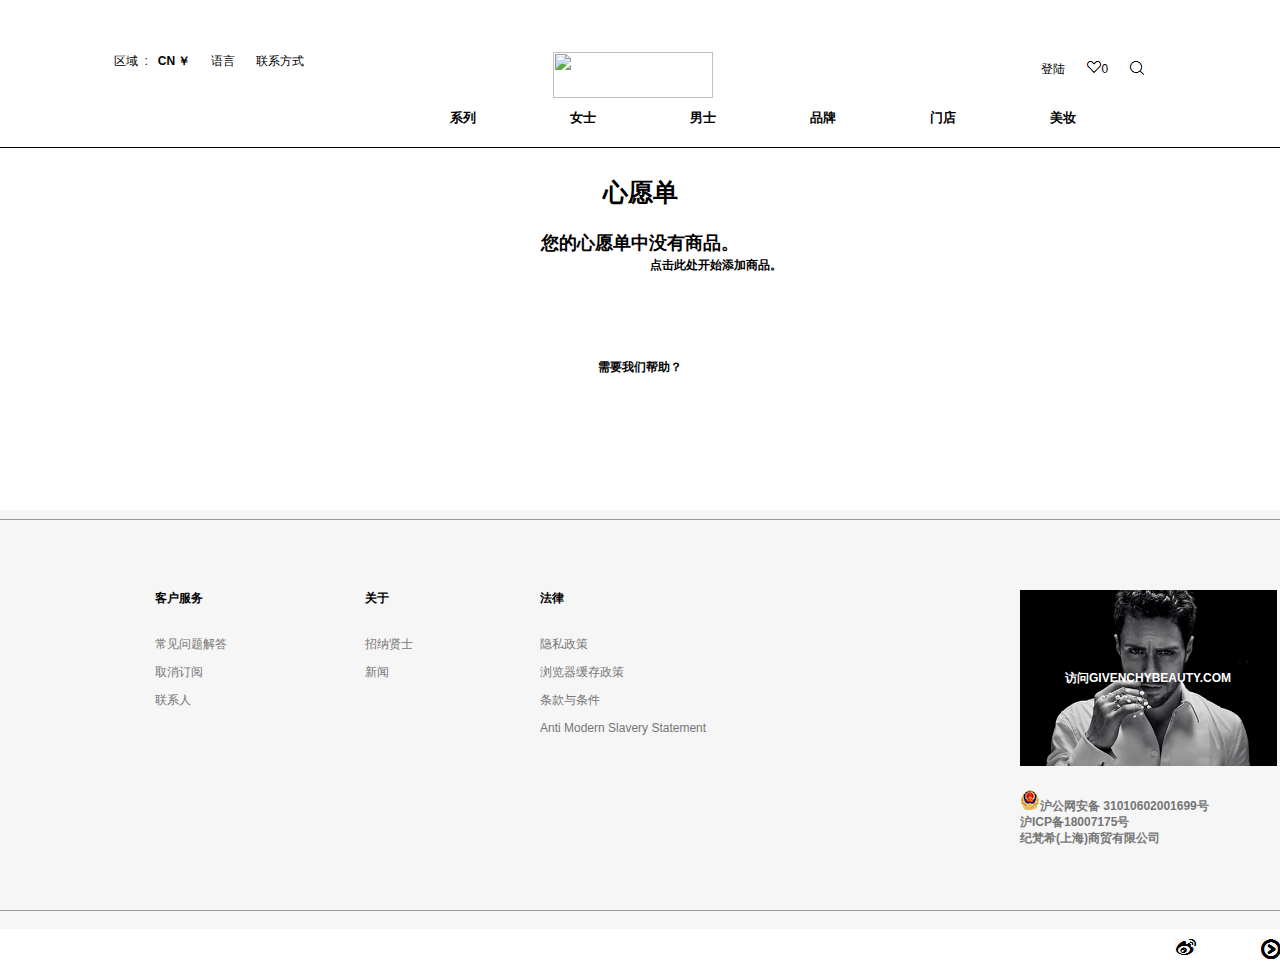
==== 纪梵希/xyd.html @ 78da9ab1 "这是要交的项目" ====
<!doctype html>
<html lang="en">
<head>
	<meta charset="UTF-8">
	<title>Wishlist | GIVENCHY巴黎</title>
	<link rel="stylesheet" href="css/index.css">
	<link rel="stylesheet" href="css/xyd.css">
</head>
<body>
	<div class="big_box">
	<div class="header_top">
		<ul>
			<li><a href="#">区域&nbsp;&nbsp;:&nbsp;&nbsp;<b> CN ￥</b></a></li>
			<li><a href="#">语言</a></li>
			<li><a href="#">联系方式</a></li>
		</ul>
		<div id="logobox">
			<a href="index.html"><img src="img/Logo.svg" /></a>
		</div>
		<div>
			<ul class="header_right">
				<li><a href="login.html">登陆</a></li>
				<li><a href="#"><img src="img/right1.jpg">0</a></li>
				<li><a href="#"><img src="img/right2.jpg"></a></li>
			</ul>
		</div>
	</div>
	<div class="header_bottom">
		<div class="nav_xl">
			<a href="nav01.html" class="nav_a">系列</a>
			<div class="xl_box">
				<a href="#" ><img src="img/menu_image_collection.jpg">
				</a>
				<a href="#" class="a_da">档案</a>
				
				<ul class="ul_1">
					<p>2019春夏</p>
					<li><a href="#">女士早春系列</a></li>
					<li><a href="#">春季男装</a></li>
					<li><a href="#">夏季</a></li>
				</ul>
				<ul class="ul_2">
					<p>2019秋冬</p>
					<li><a href="#">秋季女装</a></li>
				</ul>
				<ul class="ul_3">
					<p>HAUTE COUTURE</p>
					<li><a href="#">春夏</a></li>
					<li><a href="#">秋冬</a></li>
				</ul>
			</div>
		</div>
		<div class="nav_ns">
			<a href="#" class="nav_b">女士</a>
			<div class="ns_box">
				<a href="#"><img src="img/nav flyout jaw women.jpg"></a>
				<ul class="ul_1">
					<p>最新系列</p>
					<li><a href="#">女士礼品</a></li>
					<li><a href="#">最新系列</a></li>
					<li><a href="#">购买这套造型</a></li>
					<li><a href="#">Givenchy纫缝</a></li>
				</ul>
				<ul class="ul_2">
					<p>成衣</p>
					<li><a href="#">棒球外套</a></li>
					<li><a href="#">开衫</a></li>
					<li><a href="#">套头针织衫</a></li>
					<li><a href="#">上衣与衬衣</a></li>
					<li><a href="#">T恤</a></li>
					<li><a href="#">夹克衫</a></li>
					<li><a href="#">大衣与外套</a></li>
					<li><a href="#">日常裙装</a></li>
					<li><a href="#">晚礼服</a></li>
					<li><a href="#">裙子</a></li>
					<li><a href="#">裤子和短裤</a></li>
				</ul>
				<ul class="ul_3">
					<p>包袋</p>
					<li><a href="#">手袋</a></li>
					<li><a href="#">斜挎包</a></li>
					<li><a href="#">单肩包</a></li>
					<li><a href="#">迷你包</a></li>
					<li><a href="#">手提袋和背包</a></li>
					<li><a href="#">纪梵希系列</a></li>
					<span></span>
					<li><a href="#">GV3</a></li>
					<li><a href="#">Horizon</a></li>
					<li><a href="#">Antigona</a></li>
					<li><a href="#">Pandora</a></li>
				</ul>
				<ul class="ul_4">
					<p>鞋履</p>
					<li><a href="#">凉鞋与高跟鞋</a></li>
					<li><a href="#">平底鞋</a></li>
					<li><a href="#">运动鞋</a></li>
					<li><a href="#">靴子</a></li>
				</ul>
				<ul class="ul_5">
					<p>配饰</p>
					<li><a href="#">手拿包</a></li>
					<li><a href="#">钱包</a></li>
					<li><a href="#">钥匙包与卡包</a></li>
					<li><a href="#">太阳镜</a></li>
					<li><a href="#">珠宝配饰</a></li>
					<li><a href="#">围巾</a></li>
					<li><a href="#">软帽与袜子</a></li>
					<li><a href="#">皮带</a></li>
					<li><a href="#">其他配饰</a></li>
				</ul>
			</div>
		</div>
		<div class="nav_ns">
			<a href="#" class="nav_c">男士</a>
			<div class="ns_box">
				<a href="#"><img src="img/nav flyout jaw men.jpg"></a>
				<ul class="ul_1">
					<p>最新系列</p>
					<li><a href="#">男士礼品</a></li>
					<li><a href="#">最新系列</a></li>
					<li><a href="#">购买这套造型</a></li>
					<li><a href="#">Givenchy Paris</a></li>
					<li><a href="#">Urban Edit</a></li>
				</ul>
				<ul class="ul_2">
					<p>成衣</p>
					<li><a href="#">棒球外套</a></li>
					<li><a href="#">开衫</a></li>
					<li><a href="#">外衣与外套</a></li>
					<li><a href="#">套头针织衫</a></li>
					<li><a href="#">上衣与衬衫</a></li>
					<li><a href="#">衬衣</a></li>
					<li><a href="#">西服外套</a></li>
					<li><a href="#">裤子和短裤</a></li>
				</ul>
				<ul class="ul_3">
					<p>包袋</p>
					<li><a href="#">斜挎包</a></li>
					<li><a href="manlxb.html">旅行包</a></li>
					<li><a href="#">背包</a></li>
					<li><a href="#">手拿包</a></li>
				</ul>
				<ul class="ul_4">
					<p>鞋履</p>
					<li><a href="#">靴子与德比鞋</a></li>
					<li><a href="#">运动鞋</a></li>
					<li><a href="#">休闲鞋</a></li>
				</ul>
				<ul class="ul_5">
					<p>配饰</p>
					<li><a href="#">手拿包</a></li>
					<li><a href="#">钱包</a></li>
					<li><a href="#">钥匙包与卡包</a></li>
					<li><a href="#">珠宝配饰</a></li>
					<li><a href="#">软帽与帽子</a></li>
					<li><a href="#">围巾</a></li>
					<li><a href="#">领带</a></li>
					<li><a href="#">皮带</a></li>
					<li><a href="#">其他配饰</a></li>
				</ul>
			</div>
		</div>
		<div class="nav_pp">
			<a href="#" class="nav_d">品牌</a>
			<div class="pp_box">
				<a href="#" ><img src="img/MAISON NAVIGATION.jpg"></a>
				<span></span>
				<a href="#" class="pp_a">品牌家族</a>
				<ul class="ul_1">
					<p>近期</p>
					<li><a href="#">Holiday Season</a></li>
					<li><a href="#">狮子座印花</a></li>
					<li><a href="#">JAW SNEAKER系列</a></li>
				</ul>
				<ul class="ul_2">
					<p>里程碑</p>
					<li><a href="#">Hubert de Givenchy</a></li>
					<li><a href="#">Clare Waight Keller</a></li>
					<li><a href="#">Hotel de Caraman - </a></li>
					<li><a href="#">Givenchy总部</a></li>
				</ul>
				<ul class="ul_3">
					<p>按主题</p>
					<li><a href="#">Givenchy Stories</a></li>
					<li><a href="#">Clare Waight Keller</a></li>
					<li><a href="#">历史</a></li>
					<li><a href="#">红毯</a></li>
					<li><a href="#">合作</a></li>
					<li><a href="#">建筑</a></li>
					<li><a href="#">Savoir-Faire</a></li>
				</ul>
			</div>
		</div>
		<div class="nav_md">
			<a href="#" class="nav_e">门店</a>
		</div>
		<div class="nav_mz">
			<a href="#" class="nav_f">美妆</a>
		</div>
	</div>
	<div class="lb_box">
		<h3>心愿单</h3>
		<p>您的心愿单中没有商品。</p>
		<a href="index.html">点击此处开始添加商品。</a>
		<p id="p1">需要我们帮助？</p>
	</div>
</div>
<div class="door">
	<img class="door_bg" src="img/FINDASTORE-DESKTOPb.jpg" />
	<div class="door_nei">
		<a href="#">
			<img src="img/fdj1.jpg"/>
			<p>寻找附近门店</p>
		</a>
	</div>
</div>
<div class="bottom">
	<div class="bottom_top">
		<div class="top1">
			<b>注册Givenchy邮件服务</b>
			<p>率先了解新品信息和活动</p>
			<input type="text" placeholder="电子邮箱地址" />
			<span></span>
			<p class="tiaoyue">GIVENCHY将根据<a href="#">《个人资料和Cookies》</a>公约<br/>处理上文中提及的搜集信息，以便管理注册或退<br/>订新闻通讯。如您希望收到新闻通讯，必须填写<br/>“电子邮件地址”栏。在任何情况下您均可行使相<br/>关信息的访问权、修正权、删除权和反对权，仅<br/>需向邮箱contact@givenchy.com发出书面申<br/>请即可。 </p>
			<div class="dya">
				<a href="#">
					<p>订阅</p>
				</a>
			</div>
		</div>
	</div>
	<div class="buttom_buttom">
		<div>
			<p>客户服务</p>
			<ul>
				<li><a href="#">常见问题解答</li></a>
				<li><a href="#">取消订阅</li></a>
				<li><a href="#">联系人</li></a>
			</ul>
		</div>
		<div class="box2">
			<p>关于</p>
			<ul>
				<li><a href="#">招纳贤士</li></a>
				<li><a href="#">新闻</li></a>
			</ul>
		</div>
		<div class="box3">
			<p>法律</p>
			<ul>
				<li><a href="#">隐私政策</li></a>
				<li><a href="#">浏览器缓存政策</li></a>
				<li><a href="#">条款与条件</li></a>
					<li><a href="#">Anti Modern Slavery Statement</li></a>
			</ul>
		</div>
		<a href="#">
			<img src="img/Parfum_gentleman.jpg">
			<p>访问GIVENCHYBEAUTY.COM</p>
		</a>
		<p class="shanghao"><img src="img/Logo.png"/>沪公网安备 31010602001699号<br/>沪ICP备18007175号<br/>纪梵希(上海)商贸有限公司</p>
	</div>
</div>
<div class="dibu">
	<a href="#" class="a1"><img src="img/xl.jpg"></a>
	<a href="#" class="a2"><img src="img/qjt.jpg" alt=""></a>
</div>
</body>
</html>
---- 纪梵希/css/index.css ----
@charset "utf-8";
/* CSS Document */
body,p,dl,dd,ul,ol,li,div,h1,h2,h3,h4,h5,h6,form,input,table,tr,td,fieldset,figure{
	margin:0;
	padding:0;
}
html,body{
	height: 100%;
}
body{
	font-family: "微软雅黑",Arial;
}
ul,ol{
	list-style:none;
}
img{
	border: 0;
}
a{
	text-decoration: none;
}
.big_box{
	position: fixed;
	background: white;
	width: 100%;
	z-index: 999;
}
.header_top{
	height: 78px;
	width: 100%;
	display: flex;
	flex-direction: row;
	justify-content: space-around;
}
.header_top ul{
	
	padding-top: 33px;
}

.header_top li{
	float: left;	
}
.header_top li a{
	float: left;
	padding-right: 21px;
	font-size: 12px;
	color:black;
	
}

.header_top li a:hover{
	text-decoration: underline;
}
#logobox{
	margin-top: 32px;
	padding-right: 100px;
}
#logobox img{
	height: 46px; 
	width: 160px;
}
.header_right{
	float: right;

}
.header_right{
	margin-top: 8px;
}
.header_bottom{
	text-align: center;
	height: 49px;
	border-bottom: 1px solid black;
	position: relative;

}
.header_bottom a{
	font-size: 13px;
	color: black;
	font-weight: 800;
	line-height: 49px;
}
.header_bottom .nav_xl{
	width: 40px;
	height: 40px;

}
.big_box{
	position: fixed;
}
.header_bottom .nav_xl .xl_box{
	width: 100%;
	height: 350px;
	display: none;
	background: white;
	position: absolute;
	top: 50px;
	z-index: 999;
}
.header_bottom .nav_xl:hover .nav_a{
	border-bottom: 5px solid black;
}
.header_bottom .nav_xl:hover .xl_box{
	display: block;
}	
.header_bottom .nav_xl .nav_a{
	position: absolute;
	top: -5px;
	left: 450px;
}
.header_bottom .nav_xl .xl_box a img{
	width: 256px;
	height: 192px;
	position: absolute;
	left: 110px;
	top: 50px;
}
.nav_xl .xl_box .a_da{
	position: absolute;
	left: 110px;
	top: 250px;
}
.nav_xl .xl_box ul p{
	font-size: 12px;
	font-weight: 800;
	padding-bottom: 30px;
}
.nav_xl .xl_box ul  li a{
	font-size: 12px;
	font-weight: 100;
	color: #757575;
}
.nav_xl .xl_box ul  li{
	margin-top: -20px;
}
.nav_xl .xl_box  a:hover{
	text-decoration: underline;
}
.nav_xl .xl_box .ul_1{
	position: absolute;
	left: 550px;
	top: 50px;
}
.nav_xl .xl_box .ul_2{
	position: absolute;
	left: 700px;
	top: 50px;
}
.nav_xl .xl_box .ul_3{
	position: absolute;
	left: 850px;
	top: 50px;
}
.header_bottom .nav_ns{
	width: 40px;
	height: 40px;
}
.header_bottom .nav_ns .nav_b{
	position: absolute;
	top: -5px;
	left: 570px;
}
.header_bottom .nav_ns .ns_box{
	width: 100%;
	height: 450px;
	display: none;
	background: white;
	position: absolute;
	top: 50px;
	z-index: 999;
}
.header_bottom .nav_ns:hover .nav_b{
	border-bottom: 5px solid black;
}
.header_bottom .nav_ns:hover .ns_box{
	display: block;
}	
.header_bottom .nav_ns .ns_box a img{
	width: 210px;
	height: 163px;
	position: absolute;
	left: 110px;
	top: 50px;
}
.nav_ns .ns_box ul p{
	font-size: 12px;
	font-weight: 800;
	padding-bottom: 30px;
}
.nav_ns .ns_box ul  li a{
	font-size: 12px;
	font-weight: 100;
	color: #757575;
}
.nav_ns .ns_box ul  li{
	margin-top: -20px;
}
.header_bottom .nav_ns:hover .nav_c{
	border-bottom: 5px solid black;
}
.nav_ns .ns_box  a:hover{
	text-decoration: underline;
}
.nav_ns .ns_box .ul_1{
	position: absolute;
	left: 450px;
	top: 50px;
}
.nav_ns .ns_box .ul_2{
	position: absolute;
	left: 600px;
	top: 50px;
}
.nav_ns .ns_box .ul_3{
	position: absolute;
	left: 750px;
	top: 50px;
}
.nav_ns .ns_box .ul_4{
	position: absolute;
	left: 900px;
	top: 50px;
}
.nav_ns .ns_box .ul_5{
	position: absolute;
	left: 1050px;
	top: 50px;
}
.nav_ns .ns_box .ul_3 span{
	display: block;
	width: 75px;
	margin-bottom: 15px;
	border-bottom: 1px solid #757575;
}
.header_bottom .nav_ns .nav_c{
	position: absolute;
	top: -5px;
	left: 690px;
}
.header_bottom .nav_pp{
	width: 40px;
	height: 40px;

}
.header_bottom .nav_pp .nav_d{
	position: absolute;
	top: -5px;
	left: 810px;
}
.header_bottom .nav_pp .pp_box{
	width: 100%;
	height: 400px;
	display: none;
	background: white;
	position: absolute;
	top: 50px;
	z-index: 999;
}
.header_bottom .nav_pp .pp_box a img{
	width: 256px;
	height: 192px;
	position: absolute;
	left: 110px;
	top: 50px;
}
.nav_pp .pp_box ul p{
	font-size: 12px;
	font-weight: 800;
	padding-bottom: 30px;
}
.nav_pp .pp_box ul  li a{
	font-size: 12px;
	font-weight: 100;
	color: #757575;
}
.nav_pp .pp_box ul  li{
	margin-top: -20px;
}
.header_bottom .nav_pp:hover .nav_d{
	border-bottom: 5px solid black;
}
.nav_pp .pp_box  a:hover{
	text-decoration: underline;
}
.header_bottom .nav_pp:hover .pp_box{
	display: block;
}
.nav_pp .pp_box span{
	display: block;
	width: 60px;
	border: 1px solid black;
	position: absolute;
	left: 110px;
	top: 300px;
}
.nav_pp .pp_box	.pp_a{
	position: absolute;
	left:110px;
	top: 295px;
}
.nav_pp .pp_box .ul_1{
	position: absolute;
	left: 530px;
	top: 50px;
}
.nav_pp .pp_box .ul_2{
	position: absolute;
	left: 730px;
	top: 50px;
}
.nav_pp .pp_box .ul_3{
	position: absolute;
	left: 930px;
	top: 50px;
}
.header_bottom .nav_md .nav_e{
	position: absolute;
	top: -5px;
	left: 930px;
}
.header_bottom .nav_md:hover .nav_e{
	border-bottom: 5px solid black;
}
.header_bottom .nav_mz .nav_f{
	position: absolute;
	top: -5px;
	left: 1050px;
}
.header_bottom .nav_mz:hover .nav_f{
	border-bottom: 5px solid black;
}
#box{
	position: relative;
	width: 100%;
	height: 632px;
	border-top: 120px solid black;
}
.sub{
	width: 100%;
	height: 696px;
}
.sub a{
	position: relative;
}
.sub p{
	font-size: 17px;
	text-align: center;
	padding-top: 94px;
}
.sub img{
	width: 557px;
	height: 556px;
	padding-top: 30px;
}
.sub a:first-of-type{
	margin-left: 152px;

}
.sub a p{
	font-size: 23px;
	color: white;
	position: absolute;
	top: -362px;
	left: 240px;
	font-weight: 800;
} 
.jaw{
	width: 100%;
	height: 632px;
	margin-top: 20px;
	position: relative;
}
.jaw a img{
	width: 100%;
	height: 632px;
	
}
.jaw a p{
	font-size: 29px;
	color: white;
	position: absolute;
	left: 532px;
	top: 286px;
	font-weight: 800;
}
.jaw a p b{
	font-size: 39px;
}
.door{
	width: 100%;
	height: 272px;
	position: relative;
	margin-top: 20px;
}

.door  .door_nei{
	width: 353px;
	height: 64px;
	background: black;
	position: absolute;
	left: 528px;
	top: 110px;
}
.door  .door_nei a{
	display: block;
	width: 353px;
	height: 64px;
}
.door .door_bg{
	width: 100%;
}
.door_nei p{
	font-size: 16px;
	color: white;
	position: absolute;
	left: 127px;
	top: 25px;
}
.door_nei img{
	width: 16px;
	height: 16px;
	margin-left: 19px;
	margin-top: 24px;
}
.door_nei:hover{
	top: 100px;
}
.bottom{
	width: 100%;
	height: 637px;
	background: #f6f6f6;
	overflow: hidden;
}
.bottom_top{
	width: 100%;
	height: 216px;
	border:1px solid #999999;
	border-left: none;
	border-right: none;
	margin-top: 10px;
	position: relative;
}
.bottom_top .top1 b{
	font-size: 14px;
	position: absolute;
	left: 148px;
	top: 48px;
	

}
.bottom_top .top1 p{
	font-size: 12px;
	color: #757575;
	position: absolute;
	left: 148px;
	top: 78px;
}
.bottom_top .top1 input{
	position: absolute;
	left: 445px;
	top: 62px;
	border:0px;
	background: #f6f6f6;
}
.bottom_top .top1 span{
	display: block;
	width: 257px;
	border-bottom: 1px solid #757575;
	position: absolute;
	left: 445px;
	top: 93px;
}
.bottom_top .top1 .tiaoyue{
	font-size: 10px;
	position: absolute;
	left: 735px;
	top: 65px;
}
.bottom_top .top1 .tiaoyue a{
	color: #000000;
	text-decoration: underline;
	
}
.bottom_top .top1 .dya{
	width: 257px;
	height: 64px;
	background: #767676;
	position: relative;
	position: absolute;
	left: 1020px;
	top: 40px;

}
.bottom_top .top1 .dya a{
	display: block;
	width: 257px;
	height: 64px;
}
.bottom_top .top1 .dya p{
	font-size: 12px;
	color: white;
	position: absolute;
	left: 110px;
	top: 25px;
}
.bottom_top .top1 .dya:hover{
	top: 35px;
}
.buttom_buttom{
	width: 100%;
	height: 390px;
	position: relative;
	border-bottom: 1px solid #999999;
}
.buttom_buttom p{
	font-size: 12px;
	font-weight: 800;
	position: absolute;
	left: 155px;
	top: 70px;
}
.buttom_buttom ul{
	position: absolute;
	left: 155px;
	top: 110px;
}
.buttom_buttom ul li a{
	color: #757575;
}
.buttom_buttom ul li a:hover{
	text-decoration: underline;
}
.buttom_buttom ul li{
	font-size: 12px;
	line-height: 28px;
}
.buttom_buttom .box2 p{
	position: absolute;
	left: 365px;
	top: 70px;
}

.buttom_buttom .box2 ul{
	position: absolute;
	left: 365px;
	top: 110px;
}
.buttom_buttom .box3 p{
	position: absolute;
	left: 540px;
	top: 70px;
}

.buttom_buttom .box3 ul{
	position: absolute;
	left: 540px;
	top: 110px;
}
.buttom_buttom a img{
	width: 257px;
	height: 176px;
	position: absolute;
	left: 1020px;
	top: 70px;
}
.buttom_buttom a p{
	font-size: 12px;
	color: white;
	position: absolute;
	left: 1065px;
	top: 150px;
}
.buttom_buttom .shanghao{
	font-size: 12px;
	color: #757575;
	position: absolute;
	left: 1020px;
	top: 270px;
	line-height: 16px;
}
.dibu{
	width: 100px;
	height: 50px;
	position: relative;
}
.dibu .a1{
	position: absolute;
	left: 1175px;
	top: 10px;
}
.dibu .a2{
	position: absolute;
	left: 1260px;
	top: 10px;
}
---- 纪梵希/css/xyd.css ----
@charset "utf-8";
/* CSS Document */
body,p,dl,dd,ul,ol,li,div,h1,h2,h3,h4,h5,h6,form,input,table,tr,td,fieldset,figure{
	margin:0;
	padding:0;
}
html,body{
	height: 100%;
}
body{
	font-family: "微软雅黑",Arial;
}
ul,ol{
	list-style:none;
}
img{
	border: 0;
}
a{
	text-decoration: none;
}
.lb_box{
	width: 100%;
	height: 334px;
}
.lb_box h3{
	text-align: center;
	font-size: 25px;
	margin-top: 28px;
}
.lb_box p{
	text-align: center;
	font-size: 18px;
	margin-top: 22px;
	font-weight: 800;
}
.lb_box a{
	text-align: center;
	font-size: 12px;
	margin-top: 16px;
	margin-left: 650px;
	color: black;
	font-weight: 800;
}
.lb_box #p1{
	font-size: 12px;
	font-weight: 800;
	margin-top: 85px;
}
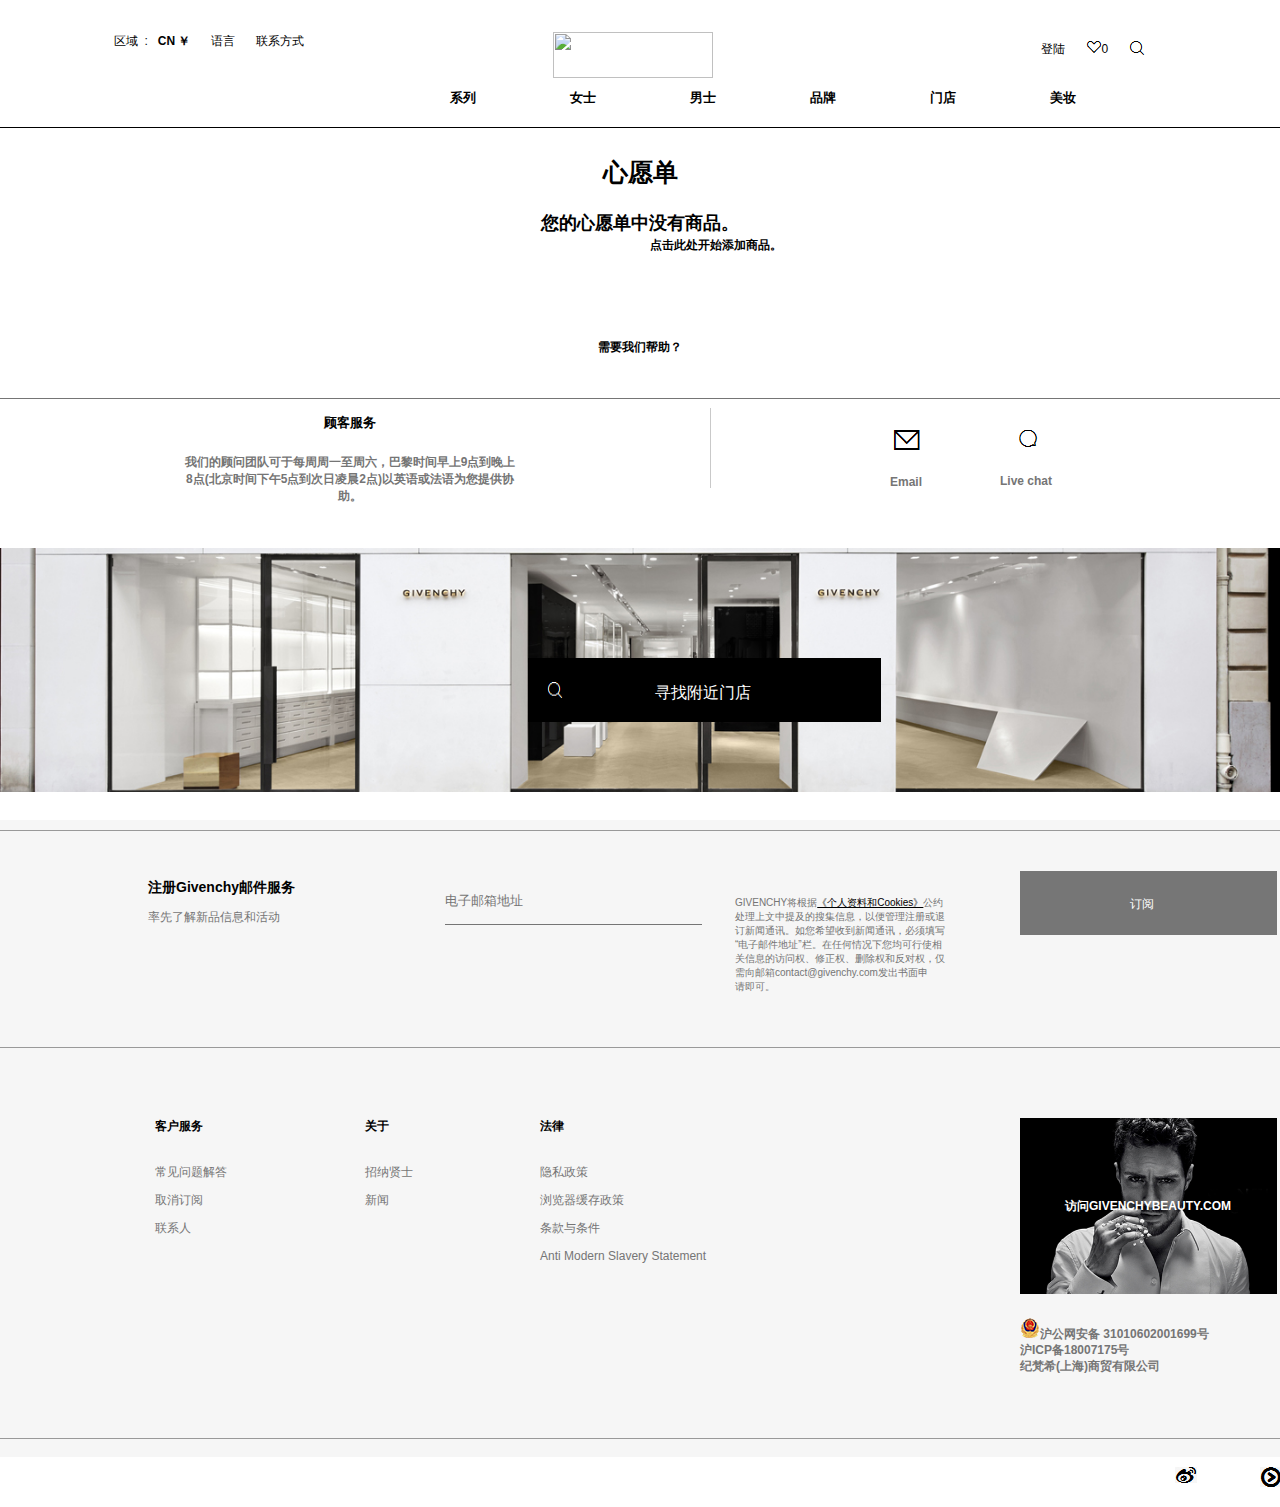
==== commit 24e64b43: "这是新上传的项目" ====
--- a/纪梵希/xyd.html
+++ b/纪梵希/xyd.html
@@ -4,10 +4,12 @@
 	<meta charset="UTF-8">
 	<title>Wishlist | GIVENCHY巴黎</title>
 	<link rel="stylesheet" href="css/index.css">
+	
+	<link rel="stylesheet" href="css/login.css">
 	<link rel="stylesheet" href="css/xyd.css">
 </head>
 <body>
-	<div class="big_box">
+<div class="big_box">
 	<div class="header_top">
 		<ul>
 			<li><a href="#">区域&nbsp;&nbsp;:&nbsp;&nbsp;<b> CN ￥</b></a></li>
@@ -19,7 +21,7 @@
 		</div>
 		<div>
 			<ul class="header_right">
-				<li><a href="login.html">登陆</a></li>
+				<li><a href="#">登陆</a></li>
 				<li><a href="#"><img src="img/right1.jpg">0</a></li>
 				<li><a href="#"><img src="img/right2.jpg"></a></li>
 			</ul>
@@ -197,22 +199,39 @@
 		<div class="nav_mz">
 			<a href="#" class="nav_f">美妆</a>
 		</div>
-	</div>
-	<div class="lb_box">
+</div>
+</div>
+<div class="lb_box">
 		<h3>心愿单</h3>
 		<p>您的心愿单中没有商品。</p>
 		<a href="index.html">点击此处开始添加商品。</a>
 		<p id="p1">需要我们帮助？</p>
+			<div class="gkfw_box">
+		<div class="gkfw_left">
+			<h5>顾客服务</h5>
+			<p>我们的顾问团队可于每周周一至周六，巴黎时间早上9点到晚上<br/>8点(北京时间下午5点到次日凌晨2点)以英语或法语为您提供协<br/>助。</p>
+		</div>
+		<span></span>
+		<a href="#" class="a1">
+			<img src="img/e.jpg">
+			<p>Email</p>
+		</a>
+		<a href="#" class="a2">
+			<img src="img/dhk.jpg">
+			<p>Live chat</p>
+		</a>
 	</div>
 </div>
 <div class="door">
 	<img class="door_bg" src="img/FINDASTORE-DESKTOPb.jpg" />
+	
 	<div class="door_nei">
 		<a href="#">
 			<img src="img/fdj1.jpg"/>
 			<p>寻找附近门店</p>
 		</a>
 	</div>
+	
 </div>
 <div class="bottom">
 	<div class="bottom_top">
@@ -227,6 +246,7 @@
 					<p>订阅</p>
 				</a>
 			</div>
+
 		</div>
 	</div>
 	<div class="buttom_buttom">
@@ -264,6 +284,6 @@
 <div class="dibu">
 	<a href="#" class="a1"><img src="img/xl.jpg"></a>
 	<a href="#" class="a2"><img src="img/qjt.jpg" alt=""></a>
-</div>
+</div>	
 </body>
 </html>--- a/纪梵希/css/login.css
+++ b/纪梵希/css/login.css
@@ -0,0 +1,325 @@
+@charset "utf-8";
+/* CSS Document */
+body,p,dl,dd,ul,ol,li,div,h1,h2,h3,h4,h5,h6,form,input,table,tr,td,fieldset,figure{
+	margin:0;
+	padding:0;
+}
+html,body{
+	height: 100%;
+}
+body{
+	font-family: "微软雅黑",Arial;
+}
+ul,ol{
+	list-style:none;
+}
+img{
+	border: 0;
+}
+a{
+	text-decoration: none;
+}
+.dl_bigbox{
+	width: 100%;
+	height: 1310px;
+	border-top: 128px solid black;
+	position: relative;
+}
+.dl_bigbox .p1{
+	text-align: center;
+	font-size: 12px;
+	margin-top: 30px;
+}
+.dl_bigbox h3{
+	text-align: center;
+	font-size: 22px;
+	margin-top: 13px;
+}
+.xx_left{
+	width: 572px;
+	height: 356px;
+	background: #f6f6f6;
+	position: absolute;
+	left: 115px;
+	top: 110px;
+}
+.xx_left p{
+	text-align: center;
+	font-size: 16px;
+	color: #757575;
+	line-height: 25px;
+}
+.xx_left h5{
+	text-align: center;
+	font-size: 16px;
+	font-weight: 100;
+	margin-top: 25px;
+}
+.xx_right{
+	width: 572px;
+	height: 422px;
+	background: #f6f6f6;
+	position: absolute;
+	left: 735px;
+	top: 110px;
+}
+.xx_left input{
+	width: 512px;
+	height: 48px;
+	border:none;
+	background: #f6f6f6;
+	font-size: 16px;
+	border-bottom: 1px solid #757575;
+}
+.input1{
+	position: absolute;
+	left: 28px;
+	top: 85px;
+}
+.input2{
+	position: absolute;
+	left: 28px;
+	top: 150px;
+}
+.tj_dl{
+	width: 340px;
+	height: 64px;
+	background: black;
+	position: absolute;
+	left: 115px;
+	top: 235px;
+}
+.tj_dl a{
+	display: block;
+	width: 340px;
+	height: 64px;
+}
+.tj_dl p{
+	font-size: 	12px;
+	color: white;
+	text-align: center;
+	line-height: 64px;
+}
+.xx_left .tj_dl:hover{
+	top:230px;
+}
+.dl_bottom{
+	width: 350px;
+	height: 36px;
+	background: #f6f6f6;
+	position: absolute;
+	left: 105px;
+	top: 310px;
+
+}
+.dl_bottom input{
+	width:13px;
+	height: 13px;
+	margin-top: 13px;
+	margin-left: 23px;
+}
+.dl_bottom p{
+	font-size: 15px;
+	color: black;
+	position: absolute;
+	left: 45px;
+	top: 7px;	
+}
+.dl_bottom a{
+	font-size: 16px;
+	color: #757575;
+	position: absolute;
+	left: 260px;
+	top: 7px;
+}
+.xx_right h5{
+	text-align: center;
+	font-size: 16px;
+	font-weight: 100;
+	margin-top: 25px;
+}
+.xx_right p{
+	text-align: center;
+	font-size: 16px;
+	color: #757575;
+	line-height: 25px;
+}
+.tj_zc{
+	width: 340px;
+	height: 64px;
+	background: black;
+	position: absolute;
+	left: 115px;
+	top: 108px;
+}
+.tj_zc a{
+	display: block;
+	width: 340px;
+	height: 64px;
+}
+.tj_zc p{
+	font-size: 	12px;
+	color: white;
+	text-align: center;
+	line-height: 64px;
+}
+.xx_right .tj_zc:hover{
+	top:98px;
+}
+.right_bottom{
+	width: 295px;
+	height: 200px;
+	background: #f6f6f6;
+	position: absolute;
+	left: 140px;
+	top: 195px;
+}
+.right_bottom b{
+	font-size: 12px;
+	position: absolute;
+	left: 134px;
+	top: 10px;
+}
+.right_bottom h5{
+	font-size: 12px;
+	margin-top: 0px;
+}
+.right_bottom .h5_1{
+	margin-top: 50px;
+}
+.right_bottom p{
+	font-size: 12px;
+	color: #757575;
+}
+.dd_box{
+	width: 100%;
+	height: 655px;
+	position: absolute;
+	top: 565px;
+	border-bottom: 1px solid #c9c9c9;
+}
+.dd_box h5{
+	font-size: 16px;
+	text-align: center;
+	margin-top: 15px;
+}
+.dd_box p{
+	font-size: 16px;
+	color: #757575;
+	text-align: center;
+	margin-top: 9px;
+}
+.dd_box input{
+	width: 545px;
+	height: 46px;
+	font-size: 16px;
+	border:none;
+	border-bottom: 1px solid #757575;
+}
+.dd_box .input1{
+	position: absolute;
+	left: 435px;
+	top: 95px;
+}
+.dd_box .input2{
+	position: absolute;
+	left: 435px;
+	top: 165px;
+}
+.dd_box .input3{
+	position: absolute;
+	left: 435px;
+	top: 235px;
+}
+.dd_box span{
+	display: block;
+	width: 545px;
+	height: 46px;
+	font-size: 16px;
+	color: #757575;
+	border-bottom: 1px solid #757575;
+	position: absolute;
+	left: 435px;
+	top: 305px;
+}
+.ckdd_box{
+	width: 340px;
+	height: 64px;
+	background: black;
+	position: absolute;
+	left: 545px;
+	top: 400px;
+}
+.ckdd_box a{
+	display: block;
+	width: 340px;
+	height: 64px;
+}
+.ckdd_box p{
+	font-size: 	12px;
+	color: white;
+	text-align: center;
+	line-height: 64px;
+	margin-top: 0px;
+}
+.dd_box .ckdd_box:hover{
+	top:390px;
+}
+.dd_box .p_1{
+	font-size: 12px;
+	font-weight: 800;
+	color: black;
+	position: absolute;
+	left: 668px;
+	top: 615px;
+}
+.gkfw_box{
+	width: 100%;
+	height: 93px;
+	position: absolute;
+	top: 1221px;
+}
+.gkfw_left{
+	width: 700px;
+	height: 93px;
+}
+.gkfw_box h5{
+	font-size: 13px;
+	text-align: center;
+	margin-top: 15px;
+}
+.gkfw_box p{
+	font-size: 12px;
+	color: #757575;
+	text-align: center;
+}
+.gkfw_box span{
+	display: block;
+	width: 0px;
+	height: 80px;
+	border-left: 1px solid #c9c9c9;
+	position: absolute;
+	left: 710px;
+	top: 9px;
+}
+.gkfw_box .a1{
+	position: absolute;
+	left: 840px;
+	top: 28px;
+}
+.gkfw_box .a2{
+	position: absolute;
+	left: 1080px;
+	top: 26px;
+}
+.gkfw_box .a2 img{
+	width: 19px;
+	height: 17px;
+	margin-left: 14px;
+}
+.gkfw_box .a2 p{
+	margin-top: 4px;
+}
+
+
+
--- a/纪梵希/css/xyd.css
+++ b/纪梵希/css/xyd.css
@@ -21,12 +21,14 @@
 }
 .lb_box{
 	width: 100%;
-	height: 334px;
+	height: 400px;
+	border-top: 128px solid black;
+	position: relative;
 }
 .lb_box h3{
 	text-align: center;
 	font-size: 25px;
-	margin-top: 28px;
+	padding-top: 28px;
 }
 .lb_box p{
 	text-align: center;
@@ -47,3 +49,35 @@
 	font-weight: 800;
 	margin-top: 85px;
 }
+.lb_box .gkfw_box{
+	border-top: 1px solid #757575;
+	top: 270px;
+}
+.gkfw_box h5{
+	font-size: 13px;
+	text-align: center;
+	margin-top: 15px;
+}
+.gkfw_box p{
+	font-size: 12px;
+	color: #757575;
+	text-align: center;
+}
+.gkfw_box .a1{
+	left: 240px;
+	top: 15px;
+}
+.gkfw_box .a2{
+	left: 340px;
+	top: 15px;
+}
+.lb_box .gkfw_box .gkfw_left .a2 img{
+	width: 19px;
+	height: 17px;
+	margin-left: 14px;
+}
+.gkfw_box .a2 p{
+	margin-top: 24px;
+	margin-left: 10px;
+}
+
